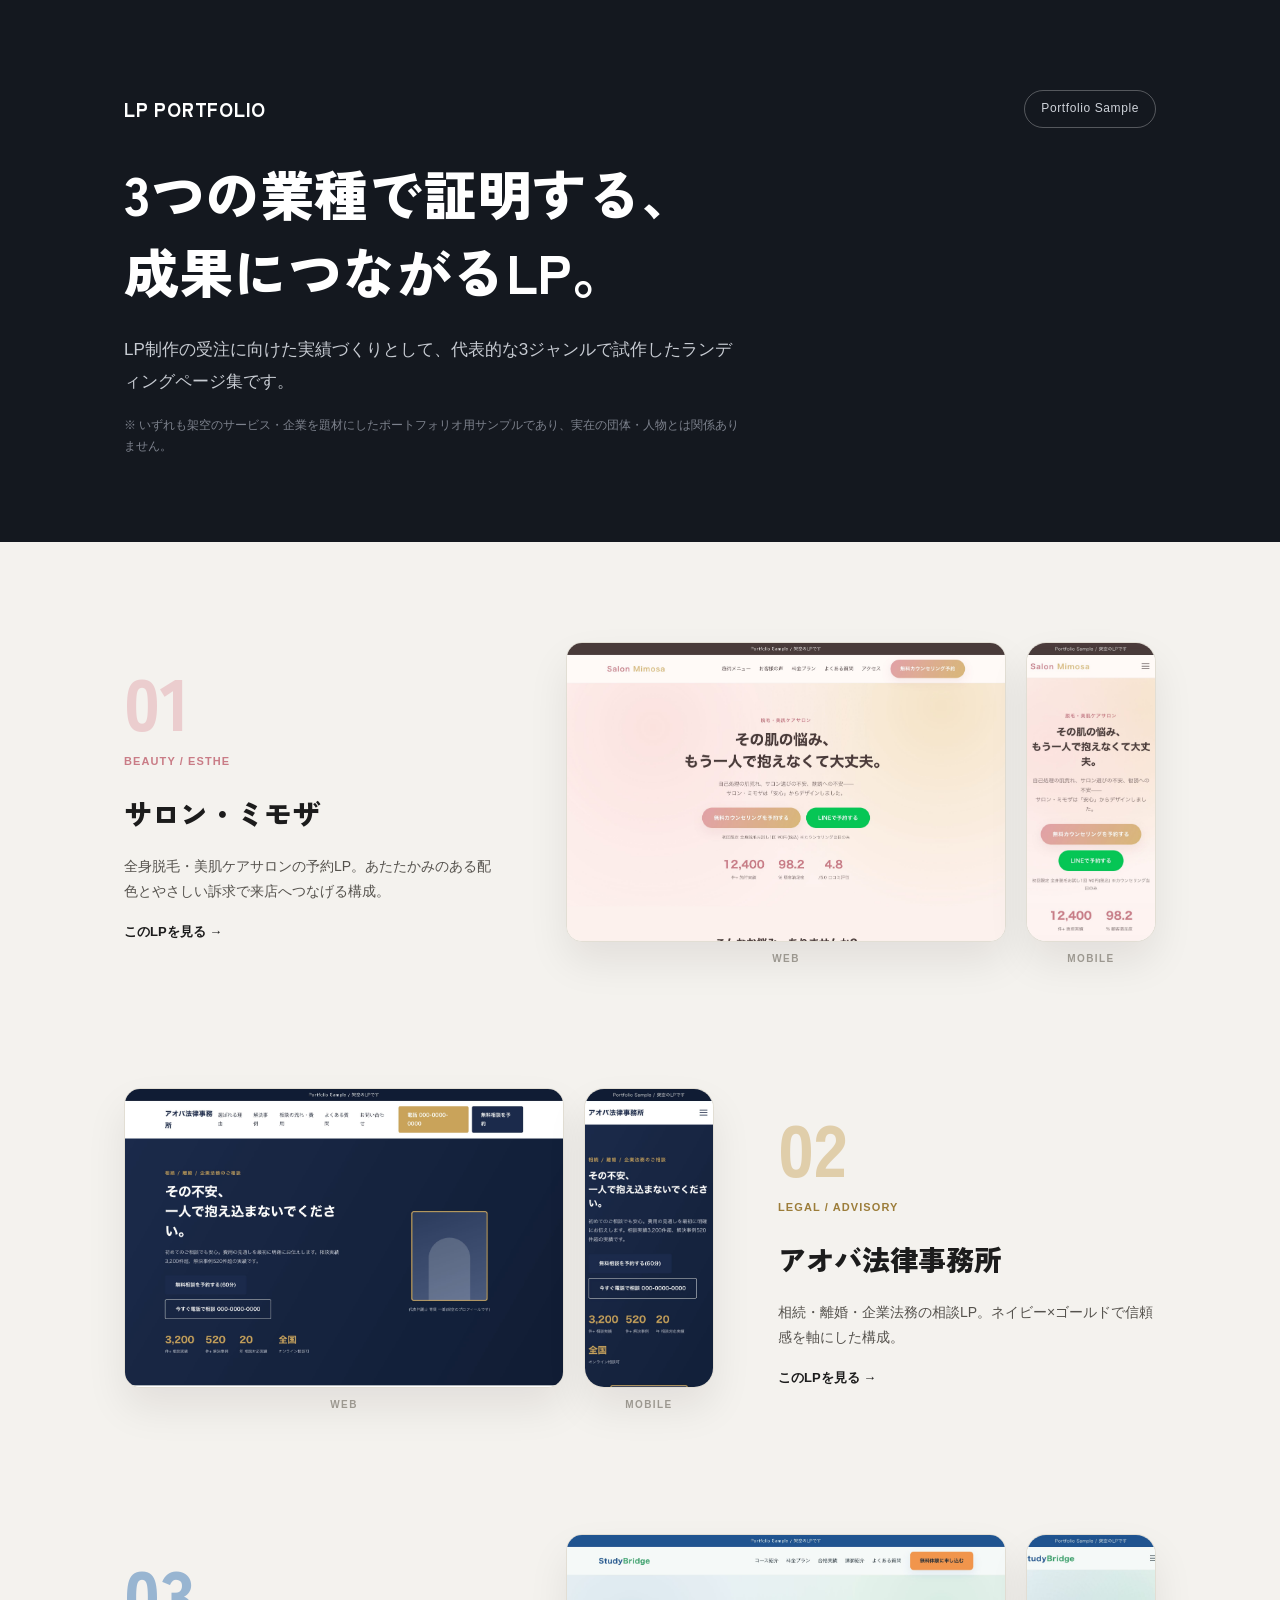
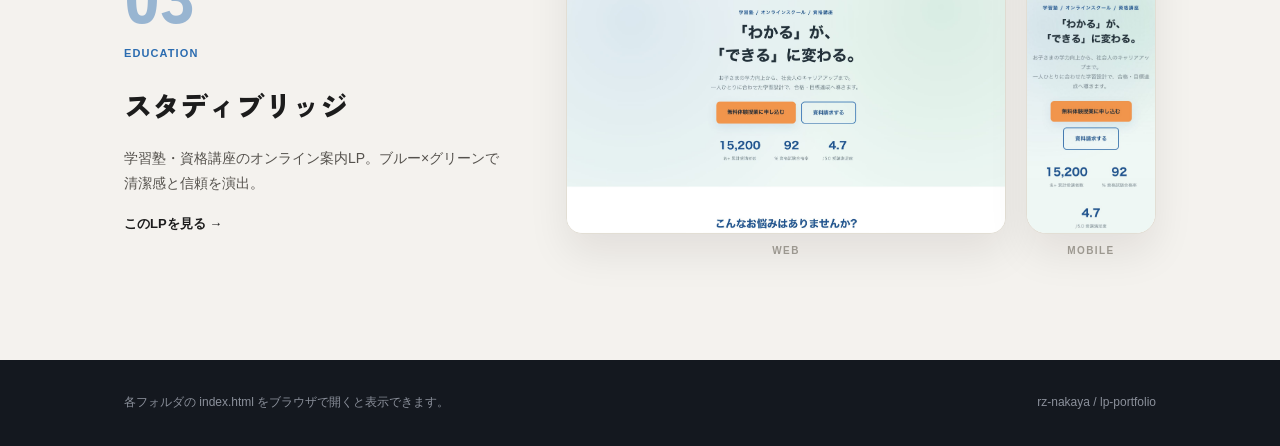
==== index.html @ 81fbb59c "トップページを新規デザインで作成、README一覧からWeb/モバイル実績ショーケースへ刷新 Co-Authored-By: Claude Sonnet 5 <noreply@anthropic.co" ====
<!doctype html>
<html lang="ja">
<head>
<meta charset="UTF-8">
<meta name="viewport" content="width=device-width, initial-scale=1.0">
<title>LP制作実績ポートフォリオ | LP Portfolio</title>
<meta name="description" content="LP制作の受注に向けた実績づくりとして、代表的な3ジャンルで試作したランディングページ集です。">
<link rel="preconnect" href="https://fonts.googleapis.com">
<link rel="stylesheet" href="https://fonts.googleapis.com/css2?family=Zen+Kaku+Gothic+New:wght@700;900&display=swap">
<link rel="stylesheet" href="style.css">
</head>
<body>

<header class="hero">
  <div class="container hero-inner">
    <div class="top-row">
      <div class="logo">LP PORTFOLIO</div>
      <div class="badge">Portfolio Sample</div>
    </div>
    <h1>3つの業種で証明する、<br>成果につながるLP。</h1>
    <p class="lead">LP制作の受注に向けた実績づくりとして、代表的な3ジャンルで試作したランディングページ集です。</p>
    <p class="disclaimer">※ いずれも架空のサービス・企業を題材にしたポートフォリオ用サンプルであり、実在の団体・人物とは関係ありません。</p>
  </div>
</header>

<main class="works container">

  <article class="work">
    <div class="work-text">
      <div class="work-index" style="color:#e2a1a8;">01</div>
      <div class="work-tag" style="color:#c97c86;">BEAUTY / ESTHE</div>
      <h2>サロン・ミモザ</h2>
      <p>全身脱毛・美肌ケアサロンの予約LP。あたたかみのある配色とやさしい訴求で来店へつなげる構成。</p>
      <a class="work-link" href="./美容エステ/">このLPを見る →</a>
    </div>
    <div class="work-shots">
      <figure class="shot shot-web">
        <a href="./美容エステ/"><img src="assets/screenshots/esthe-web.jpg" alt="サロン・ミモザ LP(Web版)のスクリーンショット" loading="lazy" width="1280" height="860"></a>
        <figcaption>WEB</figcaption>
      </figure>
      <figure class="shot shot-mobile">
        <a href="./美容エステ/"><img src="assets/screenshots/esthe-mobile.jpg" alt="サロン・ミモザ LP(モバイル版)のスクリーンショット" loading="lazy" width="390" height="844"></a>
        <figcaption>MOBILE</figcaption>
      </figure>
    </div>
  </article>

  <article class="work reverse">
    <div class="work-text">
      <div class="work-index" style="color:#c9a35a;">02</div>
      <div class="work-tag" style="color:#9c7d3a;">LEGAL / ADVISORY</div>
      <h2>アオバ法律事務所</h2>
      <p>相続・離婚・企業法務の相談LP。ネイビー×ゴールドで信頼感を軸にした構成。</p>
      <a class="work-link" href="./士業専門家相談/">このLPを見る →</a>
    </div>
    <div class="work-shots">
      <figure class="shot shot-web">
        <a href="./士業専門家相談/"><img src="assets/screenshots/legal-web.jpg" alt="アオバ法律事務所 LP(Web版)のスクリーンショット" loading="lazy" width="1280" height="860"></a>
        <figcaption>WEB</figcaption>
      </figure>
      <figure class="shot shot-mobile">
        <a href="./士業専門家相談/"><img src="assets/screenshots/legal-mobile.jpg" alt="アオバ法律事務所 LP(モバイル版)のスクリーンショット" loading="lazy" width="390" height="844"></a>
        <figcaption>MOBILE</figcaption>
      </figure>
    </div>
  </article>

  <article class="work">
    <div class="work-text">
      <div class="work-index" style="color:#2b6cb0;">03</div>
      <div class="work-tag" style="color:#2b6cb0;">EDUCATION</div>
      <h2>スタディブリッジ</h2>
      <p>学習塾・資格講座のオンライン案内LP。ブルー×グリーンで清潔感と信頼を演出。</p>
      <a class="work-link" href="./学習塾オンラインスクール/">このLPを見る →</a>
    </div>
    <div class="work-shots">
      <figure class="shot shot-web">
        <a href="./学習塾オンラインスクール/"><img src="assets/screenshots/cram-web.jpg" alt="スタディブリッジ LP(Web版)のスクリーンショット" loading="lazy" width="1280" height="860"></a>
        <figcaption>WEB</figcaption>
      </figure>
      <figure class="shot shot-mobile">
        <a href="./学習塾オンラインスクール/"><img src="assets/screenshots/cram-mobile.jpg" alt="スタディブリッジ LP(モバイル版)のスクリーンショット" loading="lazy" width="390" height="844"></a>
        <figcaption>MOBILE</figcaption>
      </figure>
    </div>
  </article>

</main>

<footer class="site-footer">
  <div class="container footer-inner">
    <div>各フォルダの index.html をブラウザで開くと表示できます。</div>
    <div>rz-nakaya / lp-portfolio</div>
  </div>
</footer>

</body>
</html>
---- style.css ----
:root {
  --bg: #f4f2ee;
  --dark: #14181f;
  --text: #1c1c1c;
  --text-light: #55524d;
  --line: #e2ded4;
  --caption: #9c9890;
  --font-base: "Hiragino Sans", "Hiragino Kaku Gothic ProN", "Yu Gothic", "Noto Sans JP", sans-serif;
  --font-display: "Zen Kaku Gothic New", sans-serif;
}

* { box-sizing: border-box; }
html { scroll-behavior: smooth; }
body {
  margin: 0;
  font-family: var(--font-base);
  color: var(--text);
  background: var(--bg);
  line-height: 1.8;
  -webkit-font-smoothing: antialiased;
}
img { max-width: 100%; display: block; }
a { color: inherit; }

.container { max-width: 1080px; margin: 0 auto; padding: 0 24px; }

/* Hero */
.hero { background: var(--dark); color: #fff; padding: 90px 0 84px; }
.top-row { display: flex; align-items: center; justify-content: space-between; margin-bottom: 26px; gap: 12px; flex-wrap: wrap; }
.logo { font-family: var(--font-display); font-size: 19px; font-weight: 900; letter-spacing: 0.04em; }
.badge { font-size: 12px; letter-spacing: 0.05em; color: #cfd3da; border: 1px solid rgba(255, 255, 255, 0.28); border-radius: 999px; padding: 7px 16px; white-space: nowrap; }
.hero h1 { font-family: var(--font-display); font-size: clamp(30px, 5vw, 54px); font-weight: 900; line-height: 1.45; letter-spacing: 0.01em; margin: 0 0 24px; max-width: 900px; }
.hero .lead { font-size: 17px; line-height: 1.9; color: #c7cbd2; max-width: 620px; margin: 0 0 16px; }
.hero .disclaimer { font-size: 12px; line-height: 1.8; color: #7d828d; max-width: 620px; margin: 0; }

/* Works */
.works { padding: 100px 24px; display: flex; flex-direction: column; gap: 120px; }

.work { display: flex; align-items: center; gap: 64px; }
.work.reverse { flex-direction: row-reverse; }

.work-text { flex: 1; min-width: 0; }
.work-index { font-family: var(--font-display); font-size: 72px; font-weight: 900; opacity: 0.45; line-height: 1; margin-bottom: 16px; }
.work-tag { font-size: 11px; letter-spacing: 0.1em; font-weight: 700; margin-bottom: 16px; }
.work-text h2 { font-family: var(--font-display); font-size: 28px; font-weight: 900; margin: 0 0 16px; }
.work-text p { font-size: 14px; color: var(--text-light); line-height: 1.8; max-width: 380px; margin: 0 0 8px; }
.work-link { display: inline-block; font-size: 13px; font-weight: 700; text-decoration: none; margin-top: 8px; }
.work-link:hover { opacity: 0.7; }

.work-shots { flex: none; display: flex; align-items: flex-start; gap: 20px; }
.shot { margin: 0; display: flex; flex-direction: column; gap: 8px; }
.shot figcaption { font-size: 10px; letter-spacing: 0.14em; color: var(--caption); font-weight: 700; text-align: center; }
.shot a { display: block; overflow: hidden; border: 1px solid var(--line); background: #fff; box-shadow: 0 20px 40px rgba(20, 16, 14, 0.08); transition: transform 0.2s ease, box-shadow 0.2s ease; }
.shot a:hover { transform: translateY(-4px); box-shadow: 0 26px 48px rgba(20, 16, 14, 0.14); }
.shot img { width: 100%; height: 100%; object-fit: cover; object-position: top center; }

.shot-web a { width: 440px; height: 300px; border-radius: 16px; }
.shot-mobile a { width: 130px; height: 300px; border-radius: 20px; }

/* Footer */
.site-footer { background: var(--dark); color: #8b909b; padding: 32px 0; font-size: 12px; }
.footer-inner { display: flex; justify-content: space-between; align-items: center; flex-wrap: wrap; gap: 8px; }

/* Responsive */
@media (max-width: 900px) {
  .work, .work.reverse { flex-direction: column; align-items: flex-start; gap: 32px; }
  .work-shots { width: 100%; }
}

@media (max-width: 560px) {
  .hero { padding: 64px 0 56px; }
  .top-row { margin-bottom: 20px; }
  .works { padding: 64px 20px; gap: 72px; }
  .work-index { font-size: 48px; margin-bottom: 12px; }
  .work-shots { gap: 14px; flex-wrap: wrap; }
  .shot-web a { width: min(100%, 340px); height: 232px; }
  .shot-mobile a { width: 104px; height: 232px; }
}
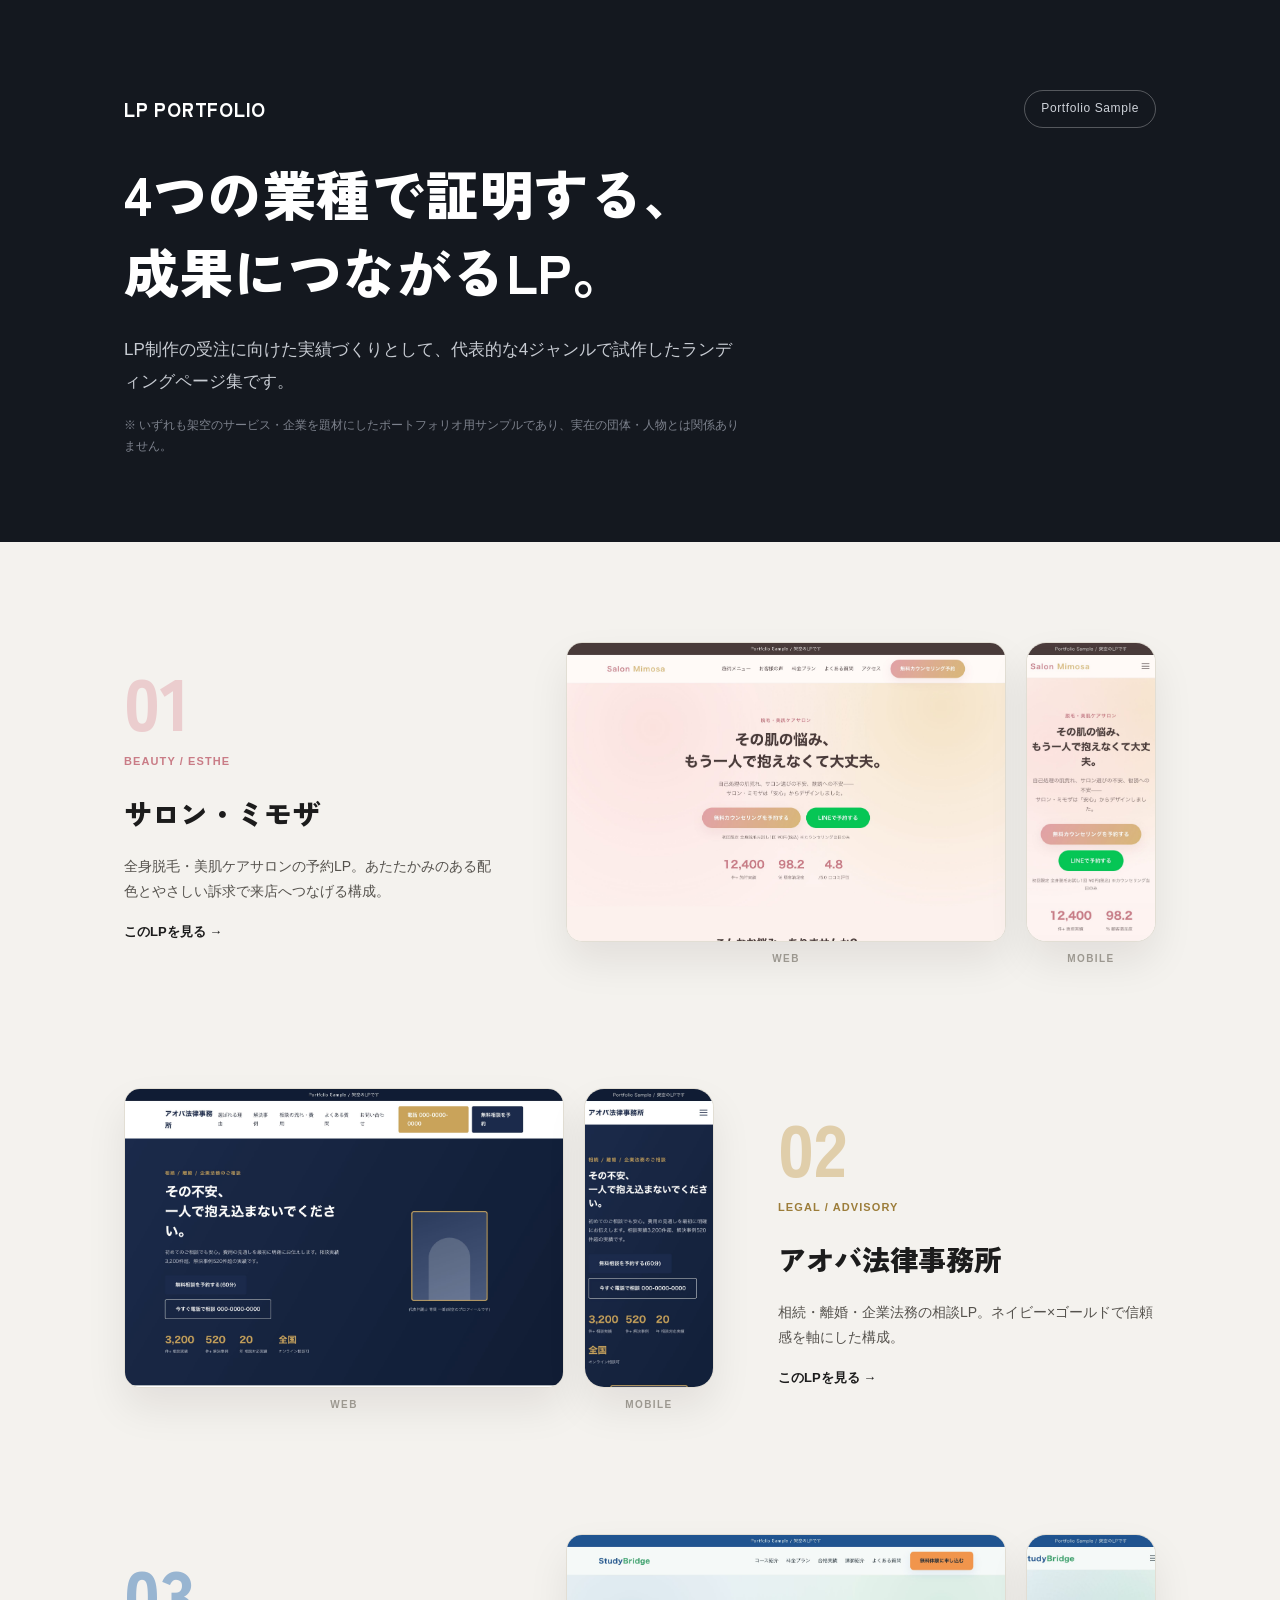
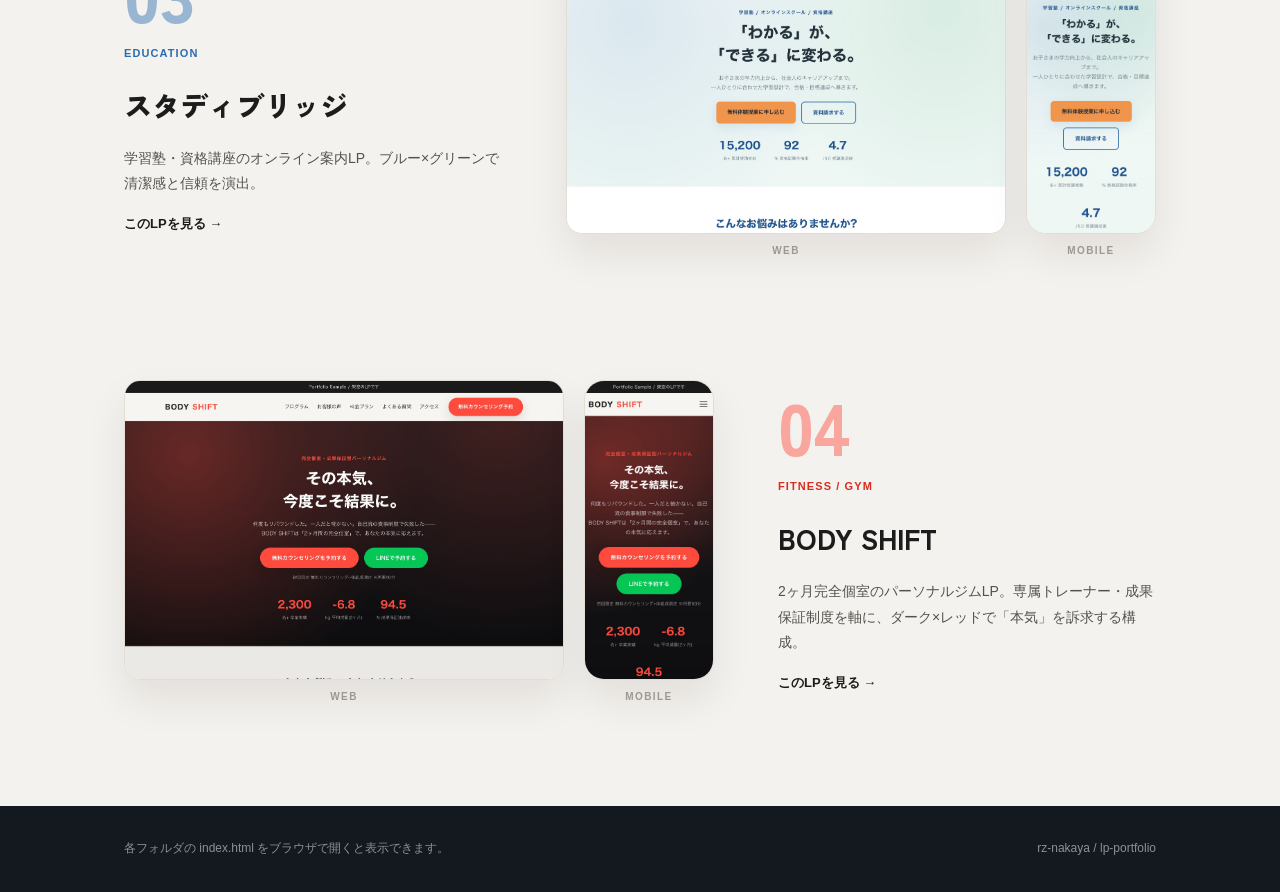
==== commit de6d52a8: "パーソナルジムLP(BODY SHIFT)を4件目の実績として追加 成果保証型パーソナルジムのポートフォリオ用LPを新規作成し、トップページ・READMEに反映。Web/モバイルのスクリーンショットも" ====
--- a/index.html
+++ b/index.html
@@ -17,8 +17,8 @@
       <div class="logo">LP PORTFOLIO</div>
       <div class="badge">Portfolio Sample</div>
     </div>
-    <h1>3つの業種で証明する、<br>成果につながるLP。</h1>
-    <p class="lead">LP制作の受注に向けた実績づくりとして、代表的な3ジャンルで試作したランディングページ集です。</p>
+    <h1>4つの業種で証明する、<br>成果につながるLP。</h1>
+    <p class="lead">LP制作の受注に向けた実績づくりとして、代表的な4ジャンルで試作したランディングページ集です。</p>
     <p class="disclaimer">※ いずれも架空のサービス・企業を題材にしたポートフォリオ用サンプルであり、実在の団体・人物とは関係ありません。</p>
   </div>
 </header>
@@ -85,6 +85,26 @@
     </div>
   </article>
 
+  <article class="work reverse">
+    <div class="work-text">
+      <div class="work-index" style="color:#ff4b3e;">04</div>
+      <div class="work-tag" style="color:#d92c1f;">FITNESS / GYM</div>
+      <h2>BODY SHIFT</h2>
+      <p>2ヶ月完全個室のパーソナルジムLP。専属トレーナー・成果保証制度を軸に、ダーク×レッドで「本気」を訴求する構成。</p>
+      <a class="work-link" href="./パーソナルジム/">このLPを見る →</a>
+    </div>
+    <div class="work-shots">
+      <figure class="shot shot-web">
+        <a href="./パーソナルジム/"><img src="assets/screenshots/gym-web.jpg" alt="BODY SHIFT LP(Web版)のスクリーンショット" loading="lazy" width="1280" height="860"></a>
+        <figcaption>WEB</figcaption>
+      </figure>
+      <figure class="shot shot-mobile">
+        <a href="./パーソナルジム/"><img src="assets/screenshots/gym-mobile.jpg" alt="BODY SHIFT LP(モバイル版)のスクリーンショット" loading="lazy" width="390" height="844"></a>
+        <figcaption>MOBILE</figcaption>
+      </figure>
+    </div>
+  </article>
+
 </main>
 
 <footer class="site-footer">
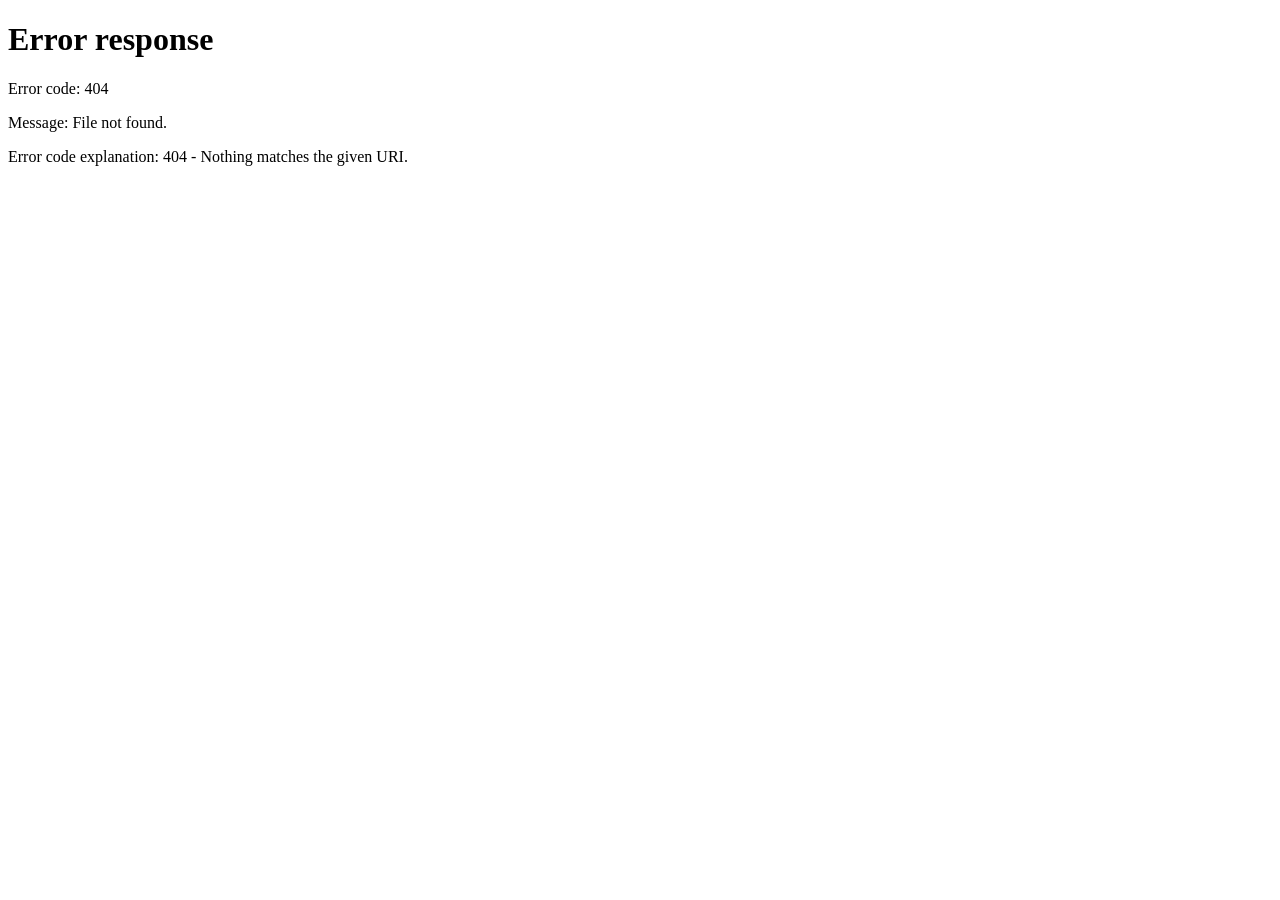
==== commit b97ef668: "旧URLを新しいポートフォリオ(rz-nakaya/portfolio)へ転送するページを追加 Co-Authored-By: Claude Opus 5.5 <noreply@anthropic.c" ====
--- a/index.html
+++ b/index.html
@@ -3,116 +3,25 @@
 <head>
 <meta charset="UTF-8">
 <meta name="viewport" content="width=device-width, initial-scale=1.0">
-<title>LP制作実績ポートフォリオ | LP Portfolio</title>
-<meta name="description" content="LP制作の受注に向けた実績づくりとして、代表的な3ジャンルで試作したランディングページ集です。">
-<link rel="preconnect" href="https://fonts.googleapis.com">
-<link rel="stylesheet" href="https://fonts.googleapis.com/css2?family=Zen+Kaku+Gothic+New:wght@700;900&display=swap">
-<link rel="stylesheet" href="style.css">
+<meta name="robots" content="noindex">
+<title>移転しました | PORTFOLIO</title>
+<script>
+  // 旧URL(/lp-portfolio/...)を新URL(/portfolio/...)へ転送する。ページの位置・クエリ・アンカーは引き継ぐ
+  (function () {
+    var oldBase = '/lp-portfolio/';
+    var newBase = '/portfolio/';
+    var path = location.pathname;
+    var rest = path.indexOf(oldBase) === 0 ? path.slice(oldBase.length) : '';
+    location.replace(newBase + rest + location.search + location.hash);
+  })();
+</script>
+<meta http-equiv="refresh" content="0; url=https://rz-nakaya.github.io/portfolio/">
+<link rel="canonical" href="https://rz-nakaya.github.io/portfolio/">
 </head>
 <body>
-
-<header class="hero">
-  <div class="container hero-inner">
-    <div class="top-row">
-      <div class="logo">LP PORTFOLIO</div>
-      <div class="badge">Portfolio Sample</div>
-    </div>
-    <h1>4つの業種で証明する、<br>成果につながるLP。</h1>
-    <p class="lead">LP制作の受注に向けた実績づくりとして、代表的な4ジャンルで試作したランディングページ集です。</p>
-    <p class="disclaimer">※ いずれも架空のサービス・企業を題材にしたポートフォリオ用サンプルであり、実在の団体・人物とは関係ありません。</p>
-  </div>
-</header>
-
-<main class="works container">
-
-  <article class="work">
-    <div class="work-text">
-      <div class="work-index" style="color:#e2a1a8;">01</div>
-      <div class="work-tag" style="color:#c97c86;">BEAUTY / ESTHE</div>
-      <h2>サロン・ミモザ</h2>
-      <p>全身脱毛・美肌ケアサロンの予約LP。あたたかみのある配色とやさしい訴求で来店へつなげる構成。</p>
-      <a class="work-link" href="./美容エステ/">このLPを見る →</a>
-    </div>
-    <div class="work-shots">
-      <figure class="shot shot-web">
-        <a href="./美容エステ/"><img src="assets/screenshots/esthe-web.jpg" alt="サロン・ミモザ LP(Web版)のスクリーンショット" loading="lazy" width="1280" height="860"></a>
-        <figcaption>WEB</figcaption>
-      </figure>
-      <figure class="shot shot-mobile">
-        <a href="./美容エステ/"><img src="assets/screenshots/esthe-mobile.jpg" alt="サロン・ミモザ LP(モバイル版)のスクリーンショット" loading="lazy" width="390" height="844"></a>
-        <figcaption>MOBILE</figcaption>
-      </figure>
-    </div>
-  </article>
-
-  <article class="work reverse">
-    <div class="work-text">
-      <div class="work-index" style="color:#c9a35a;">02</div>
-      <div class="work-tag" style="color:#9c7d3a;">LEGAL / ADVISORY</div>
-      <h2>アオバ法律事務所</h2>
-      <p>相続・離婚・企業法務の相談LP。ネイビー×ゴールドで信頼感を軸にした構成。</p>
-      <a class="work-link" href="./士業専門家相談/">このLPを見る →</a>
-    </div>
-    <div class="work-shots">
-      <figure class="shot shot-web">
-        <a href="./士業専門家相談/"><img src="assets/screenshots/legal-web.jpg" alt="アオバ法律事務所 LP(Web版)のスクリーンショット" loading="lazy" width="1280" height="860"></a>
-        <figcaption>WEB</figcaption>
-      </figure>
-      <figure class="shot shot-mobile">
-        <a href="./士業専門家相談/"><img src="assets/screenshots/legal-mobile.jpg" alt="アオバ法律事務所 LP(モバイル版)のスクリーンショット" loading="lazy" width="390" height="844"></a>
-        <figcaption>MOBILE</figcaption>
-      </figure>
-    </div>
-  </article>
-
-  <article class="work">
-    <div class="work-text">
-      <div class="work-index" style="color:#2b6cb0;">03</div>
-      <div class="work-tag" style="color:#2b6cb0;">EDUCATION</div>
-      <h2>スタディブリッジ</h2>
-      <p>学習塾・資格講座のオンライン案内LP。ブルー×グリーンで清潔感と信頼を演出。</p>
-      <a class="work-link" href="./学習塾オンラインスクール/">このLPを見る →</a>
-    </div>
-    <div class="work-shots">
-      <figure class="shot shot-web">
-        <a href="./学習塾オンラインスクール/"><img src="assets/screenshots/cram-web.jpg" alt="スタディブリッジ LP(Web版)のスクリーンショット" loading="lazy" width="1280" height="860"></a>
-        <figcaption>WEB</figcaption>
-      </figure>
-      <figure class="shot shot-mobile">
-        <a href="./学習塾オンラインスクール/"><img src="assets/screenshots/cram-mobile.jpg" alt="スタディブリッジ LP(モバイル版)のスクリーンショット" loading="lazy" width="390" height="844"></a>
-        <figcaption>MOBILE</figcaption>
-      </figure>
-    </div>
-  </article>
-
-  <article class="work reverse">
-    <div class="work-text">
-      <div class="work-index" style="color:#ff4b3e;">04</div>
-      <div class="work-tag" style="color:#d92c1f;">FITNESS / GYM</div>
-      <h2>BODY SHIFT</h2>
-      <p>2ヶ月完全個室のパーソナルジムLP。専属トレーナー・成果保証制度を軸に、ダーク×レッドで「本気」を訴求する構成。</p>
-      <a class="work-link" href="./パーソナルジム/">このLPを見る →</a>
-    </div>
-    <div class="work-shots">
-      <figure class="shot shot-web">
-        <a href="./パーソナルジム/"><img src="assets/screenshots/gym-web.jpg" alt="BODY SHIFT LP(Web版)のスクリーンショット" loading="lazy" width="1280" height="860"></a>
-        <figcaption>WEB</figcaption>
-      </figure>
-      <figure class="shot shot-mobile">
-        <a href="./パーソナルジム/"><img src="assets/screenshots/gym-mobile.jpg" alt="BODY SHIFT LP(モバイル版)のスクリーンショット" loading="lazy" width="390" height="844"></a>
-        <figcaption>MOBILE</figcaption>
-      </figure>
-    </div>
-  </article>
-
-</main>
-
-<footer class="site-footer">
-  <div class="container footer-inner">
-    <div>各フォルダの index.html をブラウザで開くと表示できます。</div>
-    <div>rz-nakaya / lp-portfolio</div>
-  </div>
-</footer>
-
+  <main style="max-width:640px;margin:80px auto;padding:0 16px;text-align:center;font-family:sans-serif;">
+    <h1>ポートフォリオは移転しました</h1>
+    <p>新しいURL: <a href="https://rz-nakaya.github.io/portfolio/">https://rz-nakaya.github.io/portfolio/</a></p>
+  </main>
 </body>
 </html>
